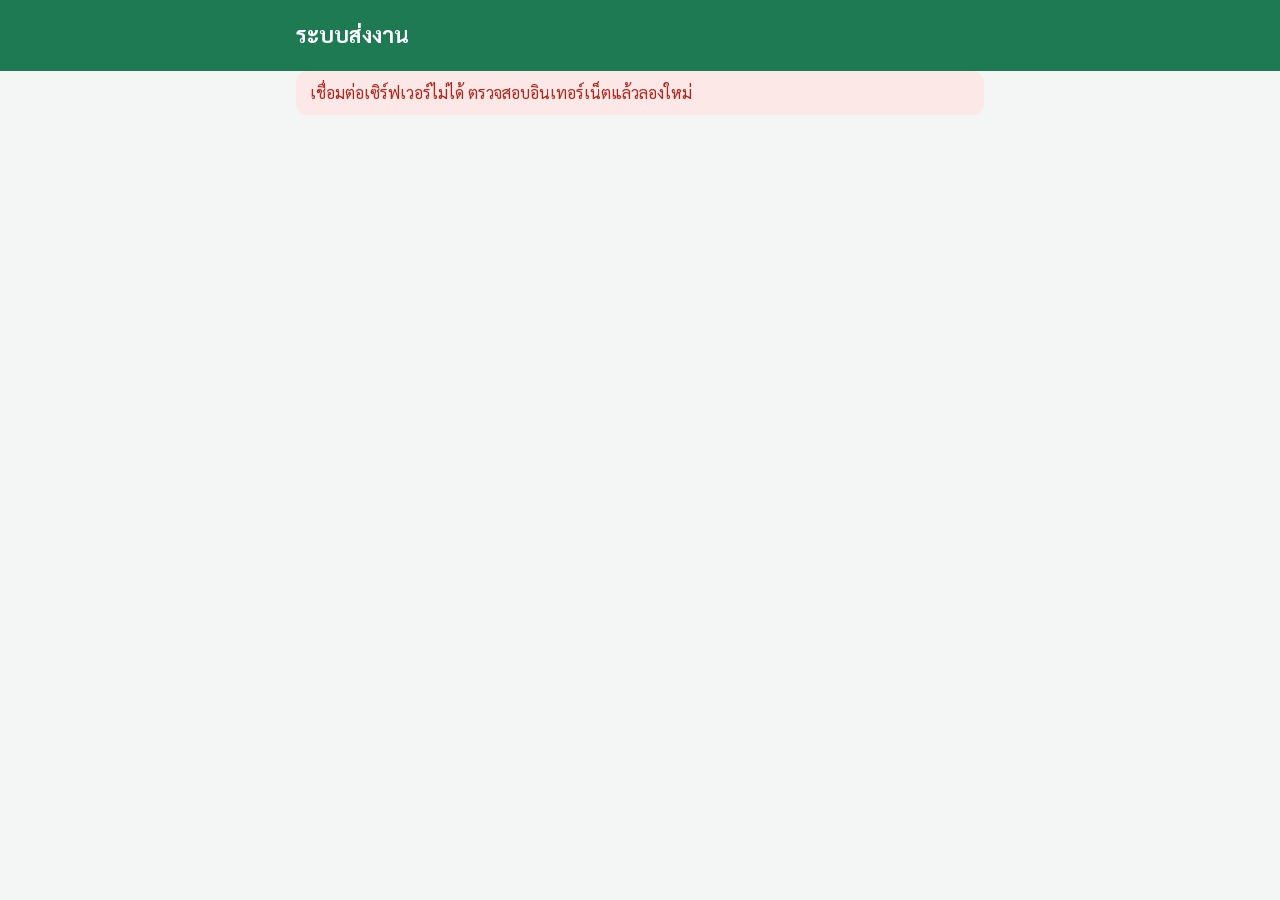
==== index.html @ a20cc51d "Update index.html" ====
<!DOCTYPE html>
<html lang="th">
<head>
<meta charset="utf-8">
<meta name="viewport" content="width=device-width, initial-scale=1">
<title>ระบบส่งงานรายวิชาชีววิทยา 2/2569</title>
<link href="https://fonts.googleapis.com/css2?family=Sarabun:wght@400;600;700&display=swap" rel="stylesheet">
<style>
  :root{
    --bg:#f3f6f4; --card:#fff; --ink:#1d2a23; --muted:#6a756f; --line:#dde4e0;
    --brand:#1e7a52; --brand-dark:#155c3d; --brand-soft:#e2f2ea;
    --red:#b3261e; --red-soft:#fce8e6; --orange:#a35c00; --orange-soft:#fff1dc;
  }
  *{box-sizing:border-box}
  body{margin:0;font-family:'Sarabun',system-ui,sans-serif;background:var(--bg);color:var(--ink);font-size:16px;line-height:1.5}
  .wrap{max-width:720px;margin:0 auto;padding:0 16px}
  header{background:var(--brand);color:#fff;padding:18px 0 16px}
  header h1{margin:0;font-size:22px}
  .who{margin-top:4px;font-size:15px;opacity:.95;display:flex;flex-wrap:wrap;gap:8px;align-items:center}
  main{padding:20px 0 60px}
  h2{font-size:19px;margin:4px 0 14px}
  .hidden{display:none!important}
  .grid{display:grid;grid-template-columns:repeat(auto-fill,minmax(120px,1fr));gap:12px}
  .tile{background:var(--card);border:1px solid var(--line);border-radius:14px;padding:22px 8px;font:inherit;font-size:20px;font-weight:700;color:var(--brand-dark);cursor:pointer}
  .tile:active,.row:active{transform:scale(.98)}
  input[type=search]{width:100%;padding:12px 14px;font:inherit;border:1px solid var(--line);border-radius:12px;margin-bottom:12px;background:#fff}
  .list{display:flex;flex-direction:column;gap:6px}
  .row{display:flex;align-items:center;gap:12px;text-align:left;background:var(--card);border:1px solid var(--line);border-radius:12px;padding:12px 14px;font:inherit;cursor:pointer;color:var(--ink)}
  .no{min-width:32px;height:32px;border-radius:50%;background:var(--brand-soft);color:var(--brand-dark);display:grid;place-items:center;font-weight:700;font-size:14px}
  .link{background:none;border:0;color:var(--brand);font:inherit;padding:0;cursor:pointer;text-decoration:underline}
  .link.light{color:#fff;font-size:14px}
  .tabs{display:flex;gap:8px;margin-bottom:14px}
  .tab{flex:1;padding:10px;border-radius:12px;border:1px solid var(--line);background:#fff;font:inherit;font-weight:600;cursor:pointer;color:var(--muted)}
  .tab.on{background:var(--brand);border-color:var(--brand);color:#fff}
  .card{background:var(--card);border:1px solid var(--line);border-radius:14px;padding:16px;margin-bottom:12px}
  .card-top{display:flex;justify-content:space-between;align-items:center;gap:8px;font-size:14px;color:var(--muted)}
  .card h3{margin:6px 0 4px;font-size:18px}
  .desc{margin:4px 0 8px;white-space:pre-wrap;color:#33413a}
  .due{margin:0 0 10px;font-size:14px;color:var(--muted)}
  .badge{font-size:13px;font-weight:700;padding:2px 10px;border-radius:999px;white-space:nowrap}
  .b-red{background:var(--red-soft);color:var(--red)}
  .b-orange{background:var(--orange-soft);color:var(--orange)}
  .b-green{background:var(--brand-soft);color:var(--brand-dark)}
  .sent{background:#f7faf8;border-radius:10px;padding:10px 12px;font-size:14px;margin-bottom:10px}
  .sent ul{margin:4px 0 0;padding-left:20px}
  .btn{width:100%;padding:12px;border:0;border-radius:12px;background:var(--brand);color:#fff;font:inherit;font-weight:700;cursor:pointer}
  .btn.ghost{background:#fff;color:var(--brand-dark);border:1px solid var(--brand)}
  .btn:disabled{opacity:.6;cursor:wait}
  .empty{text-align:center;color:var(--muted);padding:40px 0}
  .muted{color:var(--muted)}
  .banner{background:var(--red-soft);color:var(--red);padding:10px 14px;border-radius:12px;margin-bottom:14px}
  #loading{position:fixed;inset:0;background:rgba(243,246,244,.7);display:grid;place-items:center;font-weight:600;color:var(--brand-dark);z-index:20}
  .modal{position:fixed;inset:0;background:rgba(0,0,0,.4);display:flex;align-items:flex-end;justify-content:center;z-index:10}
  .sheet{background:#fff;width:100%;max-width:560px;border-radius:18px 18px 0 0;padding:20px 16px 24px;max-height:90vh;overflow:auto}
  @media(min-width:600px){.modal{align-items:center}.sheet{border-radius:18px}}
  .sheet h3{margin:0 0 4px}
  .drop{display:block;border:2px dashed var(--brand);border-radius:14px;padding:22px 12px;text-align:center;color:var(--brand-dark);font-weight:600;margin:14px 0;cursor:pointer;background:var(--brand-soft)}
  .drop input{display:none}
  #fileList{list-style:none;padding:0;margin:0 0 10px}
  #fileList li{display:flex;justify-content:space-between;gap:10px;padding:8px 0;border-bottom:1px solid var(--line);font-size:14px;word-break:break-all}
  #fileList button{background:none;border:0;color:var(--red);font:inherit;cursor:pointer;white-space:nowrap}
  #mMsg{min-height:22px;font-size:14px;margin-bottom:10px}
  #mMsg.err{color:var(--red)}
  .actions{display:flex;gap:10px}
  .toast{position:fixed;left:50%;bottom:24px;transform:translateX(-50%);background:var(--ink);color:#fff;padding:12px 18px;border-radius:12px;font-size:15px;z-index:30;max-width:90vw;text-align:center}
</style>
</head>
<body>
<header>
  <div class="wrap">
    <h1>ระบบส่งงาน</h1>
    <div id="who" class="who"></div>
  </div>
</header>

<main class="wrap">
  <div id="banner" class="banner hidden"></div>

  <section id="step-room" class="hidden">
    <h2>เลือกห้องเรียน</h2>
    <div id="rooms" class="grid"></div>
  </section>

  <section id="step-name" class="hidden">
    <button class="link" onclick="showRooms()">← เปลี่ยนห้อง</button>
    <h2>เลือกชื่อของตัวเอง <span id="roomLabel" class="muted"></span></h2>
    <input id="search" type="search" placeholder="ค้นหาชื่อหรือเลขที่" oninput="renderStudents()">
    <div id="students" class="list"></div>
  </section>

  <section id="step-tasks" class="hidden">
    <div class="tabs">
      <button id="tabPending" class="tab on" onclick="setTab('pending')">งานค้าง</button>
      <button id="tabDone" class="tab" onclick="setTab('done')">ส่งแล้ว</button>
    </div>
    <div id="tasks"></div>
  </section>
</main>

<div id="modal" class="modal hidden" onclick="if(event.target===this)closeUpload()">
  <div class="sheet">
    <h3 id="mTitle"></h3>
    <div id="mInfo" class="muted"></div>
    <label class="drop">
      <input id="fileInput" type="file" multiple onchange="addFiles(this.files)">
      📎 แตะเพื่อเลือกไฟล์ (เลือกได้หลายไฟล์)
    </label>
    <ul id="fileList"></ul>
    <div id="mMsg"></div>
    <div class="actions">
      <button class="btn ghost" onclick="closeUpload()">ยกเลิก</button>
      <button id="sendBtn" class="btn" onclick="send()">ส่งงาน</button>
    </div>
  </div>
</div>

<div id="loading">กำลังโหลด…</div>

<script>
/* ===== ตั้งค่า: วางลิงก์เว็บแอป Apps Script (ลงท้ายด้วย /exec) ===== */
const API_URL = 'https://script.google.com/macros/s/AKfycbyUQgxH-BuTdGgvFoAwTAi_WOscO2Is8jA-NqBnfAFLG9azL1TEAowyZj9axUX7t6lo/exec';

const MAX_MB = 20;
const state = { rooms: [], room: null, students: [], student: null, tasks: [], tab: 'pending', task: null, files: [], busy: false };

const $ = id => document.getElementById(id);
const esc = s => String(s ?? '').replace(/[&<>"']/g, c => ({'&':'&amp;','<':'&lt;','>':'&gt;','"':'&quot;',"'":'&#39;'}[c]));
const roomName = r => 'ม.' + String(r).replace('-', '/');
const errText = e => String((e && e.message) || e).replace(/^(Exception|Error):\s*/, '');

// เรียก Apps Script ผ่าน fetch (ส่งแบบ text/plain เพื่อเลี่ยงปัญหา CORS)
async function run(action, ...args) {
  let res;
  try {
    res = await fetch(API_URL, { method: 'POST', body: JSON.stringify({ action, args }) });
  } catch (e) {
    throw new Error('เชื่อมต่อเซิร์ฟเวอร์ไม่ได้ ตรวจสอบอินเทอร์เน็ตแล้วลองใหม่');
  }
  const out = await res.json().catch(() => null);
  if (!out) throw new Error('เซิร์ฟเวอร์ตอบกลับผิดรูปแบบ (ตรวจสอบ API_URL และสิทธิ์ "ทุกคน")');
  if (!out.ok) throw new Error(out.error);
  return out.data;
}
function store(k, v) { try { v == null ? localStorage.removeItem(k) : localStorage.setItem(k, v); } catch (e) {} }
function load(k) { try { return localStorage.getItem(k); } catch (e) { return null; } }
function loading(on) { $('loading').classList.toggle('hidden', !on); }
function show(id) { ['step-room','step-name','step-tasks'].forEach(s => $(s).classList.toggle('hidden', s !== id)); }
function banner(e) { const b = $('banner'); if (!e) return b.classList.add('hidden'); b.textContent = errText(e); b.classList.remove('hidden'); }
function toast(t) { const d = document.createElement('div'); d.className = 'toast'; d.textContent = t; document.body.appendChild(d); setTimeout(() => d.remove(), 4000); }

async function init() {
  loading(true);
  try {
    state.rooms = await run('getRooms');
    const r = load('room');
    if (r && state.rooms.includes(r)) await pickRoom(r, load('no'));
    else showRooms();
  } catch (e) { banner(e); }
  loading(false);
}

function showRooms() {
  banner(null);
  $('who').innerHTML = '';
  $('rooms').innerHTML = state.rooms.map(r =>
    `<button class="tile" onclick="pickRoom('${esc(r)}')">${esc(roomName(r))}</button>`).join('')
    || '<p class="muted">ยังไม่มีห้องในระบบ</p>';
  show('step-room');
}

async function pickRoom(room, autoNo) {
  loading(true); banner(null);
  try {
    state.room = room;
    state.students = await run('getStudents', room);
    store('room', room);
    $('roomLabel').textContent = roomName(room);
    const s = autoNo && state.students.find(x => String(x.no) === String(autoNo));
    if (s) { await pickStudent(s.no); }
    else { $('search').value = ''; renderStudents(); show('step-name'); }
  } catch (e) { banner(e); }
  loading(false);
}

function renderStudents() {
  const q = $('search').value.trim();
  $('students').innerHTML = state.students
    .filter(s => !q || s.name.includes(q) || String(s.no) === q)
    .map(s => `<button class="row" onclick="pickStudent('${esc(s.no)}')"><span class="no">${esc(s.no)}</span>${esc(s.name)}</button>`)
    .join('') || '<p class="muted">ไม่พบชื่อ</p>';
}

async function pickStudent(no) {
  state.student = state.students.find(s => String(s.no) === String(no));
  store('no', no);
  $('who').innerHTML = `<span>${esc(state.student.name)} · ${esc(roomName(state.room))} เลขที่ ${esc(state.student.no)}</span>
    <button class="link light" onclick="logout()">ไม่ใช่ฉัน</button>`;
  state.tab = 'pending';
  show('step-tasks');
  await loadTasks();
}

function logout() {
  store('no', null);
  state.student = null;
  $('who').innerHTML = '';
  $('search').value = '';
  renderStudents();
  show('step-name');
}

async function loadTasks() {
  loading(true);
  try { state.tasks = await run('getTasks', state.room, state.student.no); renderTasks(); }
  catch (e) { banner(e); }
  loading(false);
}

function setTab(t) { state.tab = t; renderTasks(); }

function renderTasks() {
  const pending = state.tasks.filter(t => !t.submitted);
  const done = state.tasks.filter(t => t.submitted);
  $('tabPending').textContent = `งานค้าง (${pending.length})`;
  $('tabDone').textContent = `ส่งแล้ว (${done.length})`;
  $('tabPending').classList.toggle('on', state.tab === 'pending');
  $('tabDone').classList.toggle('on', state.tab === 'done');
  const list = state.tab === 'pending' ? pending : done;
  $('tasks').innerHTML = list.length ? list.map(card).join('')
    : `<div class="empty">${state.tab === 'pending' ? '🎉 ไม่มีงานค้าง' : 'ยังไม่มีงานที่ส่ง'}</div>`;
}

function card(t) {
  let badge = '';
  if (!t.submitted) badge = t.overdue ? '<span class="badge b-red">เลยกำหนด</span>' : '';
  else badge = t.status === 'ส่งช้า' ? '<span class="badge b-orange">ส่งช้า</span>' : '<span class="badge b-green">ส่งแล้ว</span>';
  const files = t.files.map(f => `<li>${esc(f.name)}</li>`).join('');
  return `<article class="card">
    <div class="card-top"><span>${esc(t.period)} · ${esc(t.full)} คะแนน</span>${badge}</div>
    <h3>${esc(t.title)}</h3>
    ${t.desc ? `<p class="desc">${esc(t.desc)}</p>` : ''}
    <p class="due">${t.dueText ? 'กำหนดส่ง ' + esc(t.dueText) : 'ไม่มีกำหนดส่ง'}</p>
    ${t.submitted ? `<div class="sent">ส่งล่าสุด ${esc(t.submittedAt)}${t.count > 1 ? ` (ส่ง ${t.count} ครั้ง)` : ''}<ul>${files}</ul></div>` : ''}
    <button class="btn ${t.submitted ? 'ghost' : ''}" onclick="openUpload('${esc(t.id)}')">${t.submitted ? 'แก้ไข / ส่งใหม่' : 'ส่งงาน'}</button>
  </article>`;
}

/* ---------- อัปโหลด ---------- */
function openUpload(id) {
  state.task = state.tasks.find(t => t.id === id);
  state.files = [];
  $('mTitle').textContent = state.task.title;
  const notes = [];
  if (state.task.overdue) notes.push('เลยกำหนดส่งแล้ว ยังส่งได้ แต่จะบันทึกว่าส่งช้า');
  if (state.task.submitted) notes.push('การส่งใหม่จะแทนที่ไฟล์ที่ส่งไว้เดิม');
  $('mInfo').textContent = notes.join(' · ');
  msg('');
  renderFiles();
  $('modal').classList.remove('hidden');
}
function closeUpload() { if (state.busy) return; $('modal').classList.add('hidden'); }

function addFiles(list) {
  for (const f of list) {
    if (f.size > MAX_MB * 1024 * 1024 && !/^image\//.test(f.type)) { msg(`ไฟล์ ${f.name} ใหญ่เกิน ${MAX_MB} MB`, true); continue; }
    state.files.push(f);
  }
  $('fileInput').value = '';
  renderFiles();
}
function removeFile(i) { state.files.splice(i, 1); renderFiles(); }
function renderFiles() {
  $('fileList').innerHTML = state.files.map((f, i) =>
    `<li><span>${esc(f.name)} <span class="muted">(${(f.size / 1048576).toFixed(1)} MB)</span></span><button onclick="removeFile(${i})">ลบ</button></li>`).join('');
}
function msg(t, isErr) { $('mMsg').textContent = t; $('mMsg').className = isErr ? 'err' : ''; }

// ย่อรูปขนาดใหญ่ก่อนอัปโหลด (ช่วยมากเวลาถ่ายจากมือถือ)
function prepare(file) {
  const orig = { blob: file, name: file.name, type: file.type || 'application/octet-stream', size: file.size };
  return new Promise(res => {
    if (!/^image\/(jpeg|png|webp)$/.test(file.type) || file.size < 1.5e6) return res(orig);
    const img = new Image(), url = URL.createObjectURL(file);
    img.onload = () => {
      const s = Math.min(1, 2000 / Math.max(img.width, img.height));
      const c = document.createElement('canvas');
      c.width = Math.round(img.width * s); c.height = Math.round(img.height * s);
      const ctx = c.getContext('2d');
      ctx.fillStyle = '#fff'; ctx.fillRect(0, 0, c.width, c.height);
      ctx.drawImage(img, 0, 0, c.width, c.height);
      URL.revokeObjectURL(url);
      c.toBlob(b => {
        if (!b || b.size >= file.size) return res(orig);
        res({ blob: b, name: file.name.replace(/\.\w+$/, '') + '.jpg', type: 'image/jpeg', size: b.size });
      }, 'image/jpeg', 0.85);
    };
    img.onerror = () => { URL.revokeObjectURL(url); res(orig); };
    img.src = url;
  });
}
function toBase64(blob) {
  return new Promise((res, rej) => {
    const r = new FileReader();
    r.onload = () => res(String(r.result).split(',')[1]);
    r.onerror = rej;
    r.readAsDataURL(blob);
  });
}

async function send() {
  if (!state.files.length) return msg('กรุณาเลือกไฟล์ก่อน', true);
  state.busy = true; $('sendBtn').disabled = true;
  try {
    const uploaded = [];
    for (let i = 0; i < state.files.length; i++) {
      msg(`กำลังอัปโหลดไฟล์ ${i + 1}/${state.files.length} …`);
      const f = await prepare(state.files[i]);
      if (f.size > MAX_MB * 1024 * 1024) throw new Error(`ไฟล์ ${f.name} ใหญ่เกิน ${MAX_MB} MB`);
      uploaded.push(await run('uploadFile', {
        room: state.room, no: state.student.no, name: state.student.name,
        taskId: state.task.id, fileName: f.name, mimeType: f.type, data: await toBase64(f.blob)
      }));
    }
    msg('กำลังบันทึก…');
    const r = await run('submitWork', state.room, state.student.no, state.task.id, uploaded);
    state.busy = false;
    closeUpload();
    toast(`ส่งงานเรียบร้อย (${r.status}) ${r.time}`);
    await loadTasks();
  } catch (e) {
    msg('ส่งไม่สำเร็จ: ' + errText(e), true);
  } finally {
    state.busy = false; $('sendBtn').disabled = false;
  }
}

init();
</script>
</body>
</html>
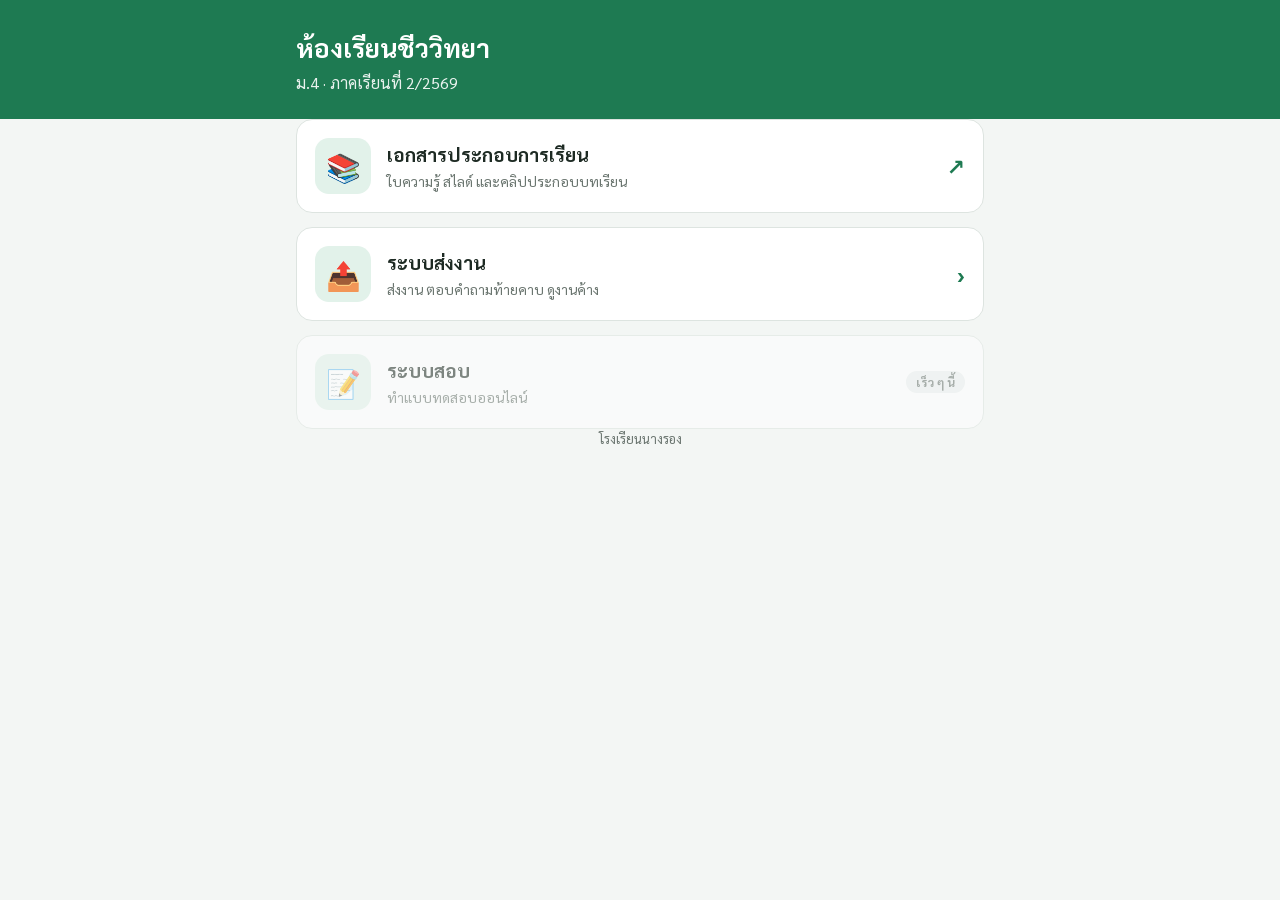
==== commit 52f3564b: "Add files via upload" ====
--- a/index.html
+++ b/index.html
@@ -1,340 +1,70 @@
-<!DOCTYPE html>
-<html lang="th">
-<head>
-<meta charset="utf-8">
-<meta name="viewport" content="width=device-width, initial-scale=1">
-<title>ระบบส่งงานรายวิชาชีววิทยา 2/2569</title>
-<link href="https://fonts.googleapis.com/css2?family=Sarabun:wght@400;600;700&display=swap" rel="stylesheet">
-<style>
-  :root{
-    --bg:#f3f6f4; --card:#fff; --ink:#1d2a23; --muted:#6a756f; --line:#dde4e0;
-    --brand:#1e7a52; --brand-dark:#155c3d; --brand-soft:#e2f2ea;
-    --red:#b3261e; --red-soft:#fce8e6; --orange:#a35c00; --orange-soft:#fff1dc;
-  }
-  *{box-sizing:border-box}
-  body{margin:0;font-family:'Sarabun',system-ui,sans-serif;background:var(--bg);color:var(--ink);font-size:16px;line-height:1.5}
-  .wrap{max-width:720px;margin:0 auto;padding:0 16px}
-  header{background:var(--brand);color:#fff;padding:18px 0 16px}
-  header h1{margin:0;font-size:22px}
-  .who{margin-top:4px;font-size:15px;opacity:.95;display:flex;flex-wrap:wrap;gap:8px;align-items:center}
-  main{padding:20px 0 60px}
-  h2{font-size:19px;margin:4px 0 14px}
-  .hidden{display:none!important}
-  .grid{display:grid;grid-template-columns:repeat(auto-fill,minmax(120px,1fr));gap:12px}
-  .tile{background:var(--card);border:1px solid var(--line);border-radius:14px;padding:22px 8px;font:inherit;font-size:20px;font-weight:700;color:var(--brand-dark);cursor:pointer}
-  .tile:active,.row:active{transform:scale(.98)}
-  input[type=search]{width:100%;padding:12px 14px;font:inherit;border:1px solid var(--line);border-radius:12px;margin-bottom:12px;background:#fff}
-  .list{display:flex;flex-direction:column;gap:6px}
-  .row{display:flex;align-items:center;gap:12px;text-align:left;background:var(--card);border:1px solid var(--line);border-radius:12px;padding:12px 14px;font:inherit;cursor:pointer;color:var(--ink)}
-  .no{min-width:32px;height:32px;border-radius:50%;background:var(--brand-soft);color:var(--brand-dark);display:grid;place-items:center;font-weight:700;font-size:14px}
-  .link{background:none;border:0;color:var(--brand);font:inherit;padding:0;cursor:pointer;text-decoration:underline}
-  .link.light{color:#fff;font-size:14px}
-  .tabs{display:flex;gap:8px;margin-bottom:14px}
-  .tab{flex:1;padding:10px;border-radius:12px;border:1px solid var(--line);background:#fff;font:inherit;font-weight:600;cursor:pointer;color:var(--muted)}
-  .tab.on{background:var(--brand);border-color:var(--brand);color:#fff}
-  .card{background:var(--card);border:1px solid var(--line);border-radius:14px;padding:16px;margin-bottom:12px}
-  .card-top{display:flex;justify-content:space-between;align-items:center;gap:8px;font-size:14px;color:var(--muted)}
-  .card h3{margin:6px 0 4px;font-size:18px}
-  .desc{margin:4px 0 8px;white-space:pre-wrap;color:#33413a}
-  .due{margin:0 0 10px;font-size:14px;color:var(--muted)}
-  .badge{font-size:13px;font-weight:700;padding:2px 10px;border-radius:999px;white-space:nowrap}
-  .b-red{background:var(--red-soft);color:var(--red)}
-  .b-orange{background:var(--orange-soft);color:var(--orange)}
-  .b-green{background:var(--brand-soft);color:var(--brand-dark)}
-  .sent{background:#f7faf8;border-radius:10px;padding:10px 12px;font-size:14px;margin-bottom:10px}
-  .sent ul{margin:4px 0 0;padding-left:20px}
-  .btn{width:100%;padding:12px;border:0;border-radius:12px;background:var(--brand);color:#fff;font:inherit;font-weight:700;cursor:pointer}
-  .btn.ghost{background:#fff;color:var(--brand-dark);border:1px solid var(--brand)}
-  .btn:disabled{opacity:.6;cursor:wait}
-  .empty{text-align:center;color:var(--muted);padding:40px 0}
-  .muted{color:var(--muted)}
-  .banner{background:var(--red-soft);color:var(--red);padding:10px 14px;border-radius:12px;margin-bottom:14px}
-  #loading{position:fixed;inset:0;background:rgba(243,246,244,.7);display:grid;place-items:center;font-weight:600;color:var(--brand-dark);z-index:20}
-  .modal{position:fixed;inset:0;background:rgba(0,0,0,.4);display:flex;align-items:flex-end;justify-content:center;z-index:10}
-  .sheet{background:#fff;width:100%;max-width:560px;border-radius:18px 18px 0 0;padding:20px 16px 24px;max-height:90vh;overflow:auto}
-  @media(min-width:600px){.modal{align-items:center}.sheet{border-radius:18px}}
-  .sheet h3{margin:0 0 4px}
-  .drop{display:block;border:2px dashed var(--brand);border-radius:14px;padding:22px 12px;text-align:center;color:var(--brand-dark);font-weight:600;margin:14px 0;cursor:pointer;background:var(--brand-soft)}
-  .drop input{display:none}
-  #fileList{list-style:none;padding:0;margin:0 0 10px}
-  #fileList li{display:flex;justify-content:space-between;gap:10px;padding:8px 0;border-bottom:1px solid var(--line);font-size:14px;word-break:break-all}
-  #fileList button{background:none;border:0;color:var(--red);font:inherit;cursor:pointer;white-space:nowrap}
-  #mMsg{min-height:22px;font-size:14px;margin-bottom:10px}
-  #mMsg.err{color:var(--red)}
-  .actions{display:flex;gap:10px}
-  .toast{position:fixed;left:50%;bottom:24px;transform:translateX(-50%);background:var(--ink);color:#fff;padding:12px 18px;border-radius:12px;font-size:15px;z-index:30;max-width:90vw;text-align:center}
-</style>
-</head>
-<body>
-<header>
-  <div class="wrap">
-    <h1>ระบบส่งงาน</h1>
-    <div id="who" class="who"></div>
-  </div>
-</header>
-
-<main class="wrap">
-  <div id="banner" class="banner hidden"></div>
-
-  <section id="step-room" class="hidden">
-    <h2>เลือกห้องเรียน</h2>
-    <div id="rooms" class="grid"></div>
-  </section>
-
-  <section id="step-name" class="hidden">
-    <button class="link" onclick="showRooms()">← เปลี่ยนห้อง</button>
-    <h2>เลือกชื่อของตัวเอง <span id="roomLabel" class="muted"></span></h2>
-    <input id="search" type="search" placeholder="ค้นหาชื่อหรือเลขที่" oninput="renderStudents()">
-    <div id="students" class="list"></div>
-  </section>
-
-  <section id="step-tasks" class="hidden">
-    <div class="tabs">
-      <button id="tabPending" class="tab on" onclick="setTab('pending')">งานค้าง</button>
-      <button id="tabDone" class="tab" onclick="setTab('done')">ส่งแล้ว</button>
-    </div>
-    <div id="tasks"></div>
-  </section>
-</main>
-
-<div id="modal" class="modal hidden" onclick="if(event.target===this)closeUpload()">
-  <div class="sheet">
-    <h3 id="mTitle"></h3>
-    <div id="mInfo" class="muted"></div>
-    <label class="drop">
-      <input id="fileInput" type="file" multiple onchange="addFiles(this.files)">
-      📎 แตะเพื่อเลือกไฟล์ (เลือกได้หลายไฟล์)
-    </label>
-    <ul id="fileList"></ul>
-    <div id="mMsg"></div>
-    <div class="actions">
-      <button class="btn ghost" onclick="closeUpload()">ยกเลิก</button>
-      <button id="sendBtn" class="btn" onclick="send()">ส่งงาน</button>
-    </div>
-  </div>
-</div>
-
-<div id="loading">กำลังโหลด…</div>
-
-<script>
-/* ===== ตั้งค่า: วางลิงก์เว็บแอป Apps Script (ลงท้ายด้วย /exec) ===== */
-const API_URL = 'https://script.google.com/macros/s/AKfycbyUQgxH-BuTdGgvFoAwTAi_WOscO2Is8jA-NqBnfAFLG9azL1TEAowyZj9axUX7t6lo/exec';
-
-const MAX_MB = 20;
-const state = { rooms: [], room: null, students: [], student: null, tasks: [], tab: 'pending', task: null, files: [], busy: false };
-
-const $ = id => document.getElementById(id);
-const esc = s => String(s ?? '').replace(/[&<>"']/g, c => ({'&':'&amp;','<':'&lt;','>':'&gt;','"':'&quot;',"'":'&#39;'}[c]));
-const roomName = r => 'ม.' + String(r).replace('-', '/');
-const errText = e => String((e && e.message) || e).replace(/^(Exception|Error):\s*/, '');
-
-// เรียก Apps Script ผ่าน fetch (ส่งแบบ text/plain เพื่อเลี่ยงปัญหา CORS)
-async function run(action, ...args) {
-  let res;
-  try {
-    res = await fetch(API_URL, { method: 'POST', body: JSON.stringify({ action, args }) });
-  } catch (e) {
-    throw new Error('เชื่อมต่อเซิร์ฟเวอร์ไม่ได้ ตรวจสอบอินเทอร์เน็ตแล้วลองใหม่');
-  }
-  const out = await res.json().catch(() => null);
-  if (!out) throw new Error('เซิร์ฟเวอร์ตอบกลับผิดรูปแบบ (ตรวจสอบ API_URL และสิทธิ์ "ทุกคน")');
-  if (!out.ok) throw new Error(out.error);
-  return out.data;
-}
-function store(k, v) { try { v == null ? localStorage.removeItem(k) : localStorage.setItem(k, v); } catch (e) {} }
-function load(k) { try { return localStorage.getItem(k); } catch (e) { return null; } }
-function loading(on) { $('loading').classList.toggle('hidden', !on); }
-function show(id) { ['step-room','step-name','step-tasks'].forEach(s => $(s).classList.toggle('hidden', s !== id)); }
-function banner(e) { const b = $('banner'); if (!e) return b.classList.add('hidden'); b.textContent = errText(e); b.classList.remove('hidden'); }
-function toast(t) { const d = document.createElement('div'); d.className = 'toast'; d.textContent = t; document.body.appendChild(d); setTimeout(() => d.remove(), 4000); }
-
-async function init() {
-  loading(true);
-  try {
-    state.rooms = await run('getRooms');
-    const r = load('room');
-    if (r && state.rooms.includes(r)) await pickRoom(r, load('no'));
-    else showRooms();
-  } catch (e) { banner(e); }
-  loading(false);
-}
-
-function showRooms() {
-  banner(null);
-  $('who').innerHTML = '';
-  $('rooms').innerHTML = state.rooms.map(r =>
-    `<button class="tile" onclick="pickRoom('${esc(r)}')">${esc(roomName(r))}</button>`).join('')
-    || '<p class="muted">ยังไม่มีห้องในระบบ</p>';
-  show('step-room');
-}
-
-async function pickRoom(room, autoNo) {
-  loading(true); banner(null);
-  try {
-    state.room = room;
-    state.students = await run('getStudents', room);
-    store('room', room);
-    $('roomLabel').textContent = roomName(room);
-    const s = autoNo && state.students.find(x => String(x.no) === String(autoNo));
-    if (s) { await pickStudent(s.no); }
-    else { $('search').value = ''; renderStudents(); show('step-name'); }
-  } catch (e) { banner(e); }
-  loading(false);
-}
-
-function renderStudents() {
-  const q = $('search').value.trim();
-  $('students').innerHTML = state.students
-    .filter(s => !q || s.name.includes(q) || String(s.no) === q)
-    .map(s => `<button class="row" onclick="pickStudent('${esc(s.no)}')"><span class="no">${esc(s.no)}</span>${esc(s.name)}</button>`)
-    .join('') || '<p class="muted">ไม่พบชื่อ</p>';
-}
-
-async function pickStudent(no) {
-  state.student = state.students.find(s => String(s.no) === String(no));
-  store('no', no);
-  $('who').innerHTML = `<span>${esc(state.student.name)} · ${esc(roomName(state.room))} เลขที่ ${esc(state.student.no)}</span>
-    <button class="link light" onclick="logout()">ไม่ใช่ฉัน</button>`;
-  state.tab = 'pending';
-  show('step-tasks');
-  await loadTasks();
-}
-
-function logout() {
-  store('no', null);
-  state.student = null;
-  $('who').innerHTML = '';
-  $('search').value = '';
-  renderStudents();
-  show('step-name');
-}
-
-async function loadTasks() {
-  loading(true);
-  try { state.tasks = await run('getTasks', state.room, state.student.no); renderTasks(); }
-  catch (e) { banner(e); }
-  loading(false);
-}
-
-function setTab(t) { state.tab = t; renderTasks(); }
-
-function renderTasks() {
-  const pending = state.tasks.filter(t => !t.submitted);
-  const done = state.tasks.filter(t => t.submitted);
-  $('tabPending').textContent = `งานค้าง (${pending.length})`;
-  $('tabDone').textContent = `ส่งแล้ว (${done.length})`;
-  $('tabPending').classList.toggle('on', state.tab === 'pending');
-  $('tabDone').classList.toggle('on', state.tab === 'done');
-  const list = state.tab === 'pending' ? pending : done;
-  $('tasks').innerHTML = list.length ? list.map(card).join('')
-    : `<div class="empty">${state.tab === 'pending' ? '🎉 ไม่มีงานค้าง' : 'ยังไม่มีงานที่ส่ง'}</div>`;
-}
-
-function card(t) {
-  let badge = '';
-  if (!t.submitted) badge = t.overdue ? '<span class="badge b-red">เลยกำหนด</span>' : '';
-  else badge = t.status === 'ส่งช้า' ? '<span class="badge b-orange">ส่งช้า</span>' : '<span class="badge b-green">ส่งแล้ว</span>';
-  const files = t.files.map(f => `<li>${esc(f.name)}</li>`).join('');
-  return `<article class="card">
-    <div class="card-top"><span>${esc(t.period)} · ${esc(t.full)} คะแนน</span>${badge}</div>
-    <h3>${esc(t.title)}</h3>
-    ${t.desc ? `<p class="desc">${esc(t.desc)}</p>` : ''}
-    <p class="due">${t.dueText ? 'กำหนดส่ง ' + esc(t.dueText) : 'ไม่มีกำหนดส่ง'}</p>
-    ${t.submitted ? `<div class="sent">ส่งล่าสุด ${esc(t.submittedAt)}${t.count > 1 ? ` (ส่ง ${t.count} ครั้ง)` : ''}<ul>${files}</ul></div>` : ''}
-    <button class="btn ${t.submitted ? 'ghost' : ''}" onclick="openUpload('${esc(t.id)}')">${t.submitted ? 'แก้ไข / ส่งใหม่' : 'ส่งงาน'}</button>
-  </article>`;
-}
-
-/* ---------- อัปโหลด ---------- */
-function openUpload(id) {
-  state.task = state.tasks.find(t => t.id === id);
-  state.files = [];
-  $('mTitle').textContent = state.task.title;
-  const notes = [];
-  if (state.task.overdue) notes.push('เลยกำหนดส่งแล้ว ยังส่งได้ แต่จะบันทึกว่าส่งช้า');
-  if (state.task.submitted) notes.push('การส่งใหม่จะแทนที่ไฟล์ที่ส่งไว้เดิม');
-  $('mInfo').textContent = notes.join(' · ');
-  msg('');
-  renderFiles();
-  $('modal').classList.remove('hidden');
-}
-function closeUpload() { if (state.busy) return; $('modal').classList.add('hidden'); }
-
-function addFiles(list) {
-  for (const f of list) {
-    if (f.size > MAX_MB * 1024 * 1024 && !/^image\//.test(f.type)) { msg(`ไฟล์ ${f.name} ใหญ่เกิน ${MAX_MB} MB`, true); continue; }
-    state.files.push(f);
-  }
-  $('fileInput').value = '';
-  renderFiles();
-}
-function removeFile(i) { state.files.splice(i, 1); renderFiles(); }
-function renderFiles() {
-  $('fileList').innerHTML = state.files.map((f, i) =>
-    `<li><span>${esc(f.name)} <span class="muted">(${(f.size / 1048576).toFixed(1)} MB)</span></span><button onclick="removeFile(${i})">ลบ</button></li>`).join('');
-}
-function msg(t, isErr) { $('mMsg').textContent = t; $('mMsg').className = isErr ? 'err' : ''; }
-
-// ย่อรูปขนาดใหญ่ก่อนอัปโหลด (ช่วยมากเวลาถ่ายจากมือถือ)
-function prepare(file) {
-  const orig = { blob: file, name: file.name, type: file.type || 'application/octet-stream', size: file.size };
-  return new Promise(res => {
-    if (!/^image\/(jpeg|png|webp)$/.test(file.type) || file.size < 1.5e6) return res(orig);
-    const img = new Image(), url = URL.createObjectURL(file);
-    img.onload = () => {
-      const s = Math.min(1, 2000 / Math.max(img.width, img.height));
-      const c = document.createElement('canvas');
-      c.width = Math.round(img.width * s); c.height = Math.round(img.height * s);
-      const ctx = c.getContext('2d');
-      ctx.fillStyle = '#fff'; ctx.fillRect(0, 0, c.width, c.height);
-      ctx.drawImage(img, 0, 0, c.width, c.height);
-      URL.revokeObjectURL(url);
-      c.toBlob(b => {
-        if (!b || b.size >= file.size) return res(orig);
-        res({ blob: b, name: file.name.replace(/\.\w+$/, '') + '.jpg', type: 'image/jpeg', size: b.size });
-      }, 'image/jpeg', 0.85);
-    };
-    img.onerror = () => { URL.revokeObjectURL(url); res(orig); };
-    img.src = url;
-  });
-}
-function toBase64(blob) {
-  return new Promise((res, rej) => {
-    const r = new FileReader();
-    r.onload = () => res(String(r.result).split(',')[1]);
-    r.onerror = rej;
-    r.readAsDataURL(blob);
-  });
-}
-
-async function send() {
-  if (!state.files.length) return msg('กรุณาเลือกไฟล์ก่อน', true);
-  state.busy = true; $('sendBtn').disabled = true;
-  try {
-    const uploaded = [];
-    for (let i = 0; i < state.files.length; i++) {
-      msg(`กำลังอัปโหลดไฟล์ ${i + 1}/${state.files.length} …`);
-      const f = await prepare(state.files[i]);
-      if (f.size > MAX_MB * 1024 * 1024) throw new Error(`ไฟล์ ${f.name} ใหญ่เกิน ${MAX_MB} MB`);
-      uploaded.push(await run('uploadFile', {
-        room: state.room, no: state.student.no, name: state.student.name,
-        taskId: state.task.id, fileName: f.name, mimeType: f.type, data: await toBase64(f.blob)
-      }));
-    }
-    msg('กำลังบันทึก…');
-    const r = await run('submitWork', state.room, state.student.no, state.task.id, uploaded);
-    state.busy = false;
-    closeUpload();
-    toast(`ส่งงานเรียบร้อย (${r.status}) ${r.time}`);
-    await loadTasks();
-  } catch (e) {
-    msg('ส่งไม่สำเร็จ: ' + errText(e), true);
-  } finally {
-    state.busy = false; $('sendBtn').disabled = false;
-  }
-}
-
-init();
-</script>
-</body>
-</html>
+<!DOCTYPE html>
+<html lang="th">
+<head>
+<meta charset="utf-8">
+<meta name="viewport" content="width=device-width, initial-scale=1">
+<title>ห้องเรียนชีววิทยา</title>
+<link href="https://fonts.googleapis.com/css2?family=Sarabun:wght@400;600;700&display=swap" rel="stylesheet">
+<style>
+  :root{
+    --bg:#f3f6f4; --card:#fff; --ink:#1d2a23; --muted:#6a756f; --line:#dde4e0;
+    --brand:#1e7a52; --brand-dark:#155c3d; --brand-soft:#e2f2ea;
+  }
+  *{box-sizing:border-box}
+  body{margin:0;font-family:'Sarabun',system-ui,sans-serif;background:var(--bg);color:var(--ink);font-size:16px;line-height:1.5}
+  .wrap{max-width:720px;margin:0 auto;padding:0 16px}
+  header{background:var(--brand);color:#fff;padding:28px 0 24px}
+  header h1{margin:0;font-size:26px}
+  header p{margin:4px 0 0;opacity:.9}
+  main{padding:24px 0 60px}
+  .menu{display:grid;gap:14px}
+  .item{display:flex;align-items:center;gap:16px;background:var(--card);border:1px solid var(--line);border-radius:16px;padding:18px;text-decoration:none;color:var(--ink);transition:transform .1s,box-shadow .15s}
+  a.item:hover{box-shadow:0 4px 14px rgba(30,122,82,.12)}
+  a.item:active{transform:scale(.98)}
+  .icon{flex:none;width:56px;height:56px;border-radius:14px;background:var(--brand-soft);display:grid;place-items:center;font-size:28px}
+  .text h2{margin:0;font-size:19px}
+  .text p{margin:2px 0 0;color:var(--muted);font-size:14px}
+  .arrow{margin-left:auto;color:var(--brand);font-size:22px;font-weight:700}
+  .item.soon{opacity:.55;cursor:default}
+  .tag{margin-left:auto;font-size:12px;font-weight:700;background:#eceff1;color:var(--muted);padding:2px 10px;border-radius:999px;white-space:nowrap}
+  footer{text-align:center;color:var(--muted);font-size:13px;padding:0 0 30px}
+</style>
+</head>
+<body>
+<header>
+  <div class="wrap">
+    <h1>ห้องเรียนชีววิทยา</h1>
+    <p>ม.4 · ภาคเรียนที่ 2/2569</p>
+  </div>
+</header>
+
+<main class="wrap">
+  <nav id="menu" class="menu"></nav>
+</main>
+<footer>โรงเรียนนางรอง</footer>
+
+<script>
+/* ===== เมนู: เพิ่ม/แก้ไขที่นี่ =====
+   ready: true  = เปิดใช้งาน (กดเข้าได้)
+   ready: false = ขึ้นว่า "เร็ว ๆ นี้"
+   href ที่ขึ้นต้นด้วย https:// (เช่นลิงก์ Drive) จะเปิดในแท็บใหม่      */
+const MENU = [
+  { icon: '📚', title: 'เอกสารประกอบการเรียน', desc: 'ใบความรู้ สไลด์ และคลิปประกอบบทเรียน',
+    href: 'https://drive.google.com/drive/folders/1R1bPkcombRQYffNQXrdRec1xtFyFqQGI?usp=drive_link', ready: true },
+  { icon: '📤', title: 'ระบบส่งงาน',          desc: 'ส่งงาน ตอบคำถามท้ายคาบ ดูงานค้าง',  href: 'submit/', ready: true  },
+  { icon: '📝', title: 'ระบบสอบ',             desc: 'ทำแบบทดสอบออนไลน์',                  href: 'exam/',   ready: false },
+];
+
+const esc = s => String(s).replace(/[&<>"']/g, c => ({'&':'&amp;','<':'&lt;','>':'&gt;','"':'&quot;',"'":'&#39;'}[c]));
+document.getElementById('menu').innerHTML = MENU.map(m => {
+  const body = `<span class="icon">${m.icon}</span>
+    <span class="text"><h2>${esc(m.title)}</h2><p>${esc(m.desc)}</p></span>`;
+  const external = /^https?:\/\//.test(m.href);
+  const ready = m.ready && (external || !/\s/.test(m.href));   // ยังไม่ได้ใส่ลิงก์ = แสดงเป็น "เร็ว ๆ นี้"
+  return ready
+    ? `<a class="item" href="${esc(m.href)}"${external ? ' target="_blank" rel="noopener"' : ''}>${body}<span class="arrow">${external ? '↗' : '›'}</span></a>`
+    : `<div class="item soon">${body}<span class="tag">เร็ว ๆ นี้</span></div>`;
+}).join('');
+</script>
+</body>
+</html>
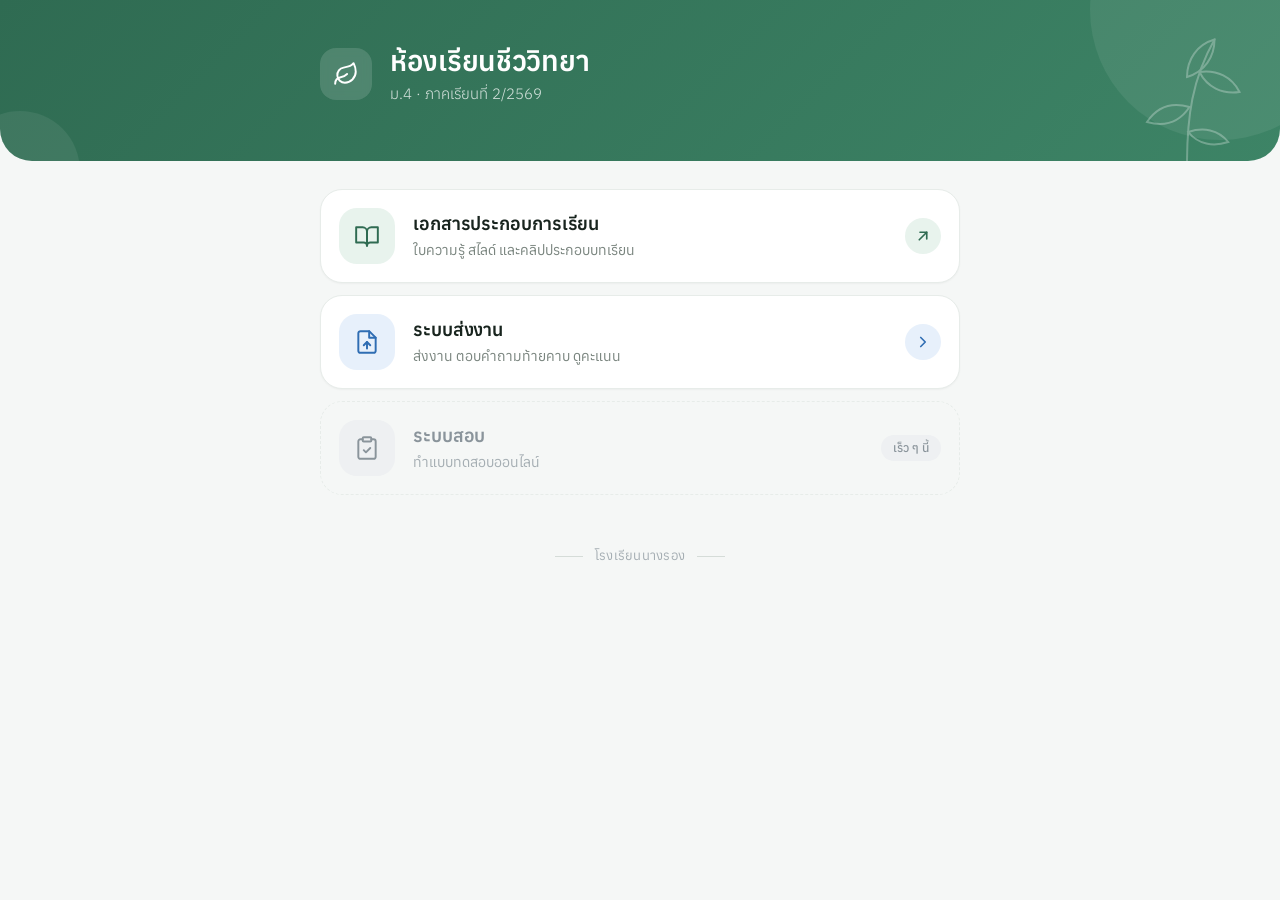
==== commit 1373f0da: "Add files via upload" ====
--- a/index.html
+++ b/index.html
@@ -3,66 +3,138 @@
 <head>
 <meta charset="utf-8">
 <meta name="viewport" content="width=device-width, initial-scale=1">
+<meta name="theme-color" content="#2f6b52">
 <title>ห้องเรียนชีววิทยา</title>
-<link href="https://fonts.googleapis.com/css2?family=Sarabun:wght@400;600;700&display=swap" rel="stylesheet">
+<link rel="preconnect" href="https://fonts.googleapis.com">
+<link href="https://fonts.googleapis.com/css2?family=Anuphan:wght@300;400;500;600&display=swap" rel="stylesheet">
 <style>
   :root{
-    --bg:#f3f6f4; --card:#fff; --ink:#1d2a23; --muted:#6a756f; --line:#dde4e0;
-    --brand:#1e7a52; --brand-dark:#155c3d; --brand-soft:#e2f2ea;
+    --bg:#f5f7f6; --card:#ffffff; --ink:#18241e; --muted:#7a857f; --line:#e7ece9;
+    --green:#2f6b52; --green-2:#3d8466;
+    --g-soft:#e8f3ed; --g-ink:#2f6b52;
+    --b-soft:#e7f0fb; --b-ink:#2f6db3;
+    --s-soft:#eef0f2; --s-ink:#8a949b;
   }
-  *{box-sizing:border-box}
-  body{margin:0;font-family:'Sarabun',system-ui,sans-serif;background:var(--bg);color:var(--ink);font-size:16px;line-height:1.5}
-  .wrap{max-width:720px;margin:0 auto;padding:0 16px}
-  header{background:var(--brand);color:#fff;padding:28px 0 24px}
-  header h1{margin:0;font-size:26px}
-  header p{margin:4px 0 0;opacity:.9}
-  main{padding:24px 0 60px}
-  .menu{display:grid;gap:14px}
-  .item{display:flex;align-items:center;gap:16px;background:var(--card);border:1px solid var(--line);border-radius:16px;padding:18px;text-decoration:none;color:var(--ink);transition:transform .1s,box-shadow .15s}
-  a.item:hover{box-shadow:0 4px 14px rgba(30,122,82,.12)}
-  a.item:active{transform:scale(.98)}
-  .icon{flex:none;width:56px;height:56px;border-radius:14px;background:var(--brand-soft);display:grid;place-items:center;font-size:28px}
-  .text h2{margin:0;font-size:19px}
-  .text p{margin:2px 0 0;color:var(--muted);font-size:14px}
-  .arrow{margin-left:auto;color:var(--brand);font-size:22px;font-weight:700}
-  .item.soon{opacity:.55;cursor:default}
-  .tag{margin-left:auto;font-size:12px;font-weight:700;background:#eceff1;color:var(--muted);padding:2px 10px;border-radius:999px;white-space:nowrap}
-  footer{text-align:center;color:var(--muted);font-size:13px;padding:0 0 30px}
+  *{box-sizing:border-box;margin:0}
+  body{font-family:'Anuphan',system-ui,sans-serif;background:var(--bg);color:var(--ink);font-size:16px;line-height:1.55;-webkit-font-smoothing:antialiased;min-height:100vh}
+  .wrap{max-width:680px;margin:0 auto;padding:0 20px}
+
+  /* ---------- header ---------- */
+  header{position:relative;overflow:hidden;background:linear-gradient(135deg,var(--green) 0%,var(--green-2) 100%);color:#fff;
+         border-radius:0 0 32px 32px;padding:44px 0 56px}
+  header .wrap{position:relative;z-index:1;display:flex;align-items:center;gap:18px}
+  .mark{flex:none;width:52px;height:52px;border-radius:16px;background:rgba(255,255,255,.14);display:grid;place-items:center;backdrop-filter:blur(4px)}
+  .mark svg{width:26px;height:26px}
+  header h1{font-size:28px;font-weight:600;letter-spacing:-.01em;line-height:1.2}
+  header p{margin-top:4px;font-size:15px;opacity:.78;font-weight:300}
+  .blob{position:absolute;border-radius:50%;background:rgba(255,255,255,.07)}
+  .blob.a{width:260px;height:260px;right:-70px;top:-120px}
+  .blob.b{width:120px;height:120px;left:-40px;bottom:-70px}
+  .leaf{position:absolute;right:18px;bottom:-6px;width:150px;height:150px;opacity:.28}
+
+  /* ---------- menu ---------- */
+  main.wrap{padding-top:28px;padding-bottom:40px}
+  .menu{display:grid;gap:12px}
+  .item{display:flex;align-items:center;gap:18px;background:var(--card);border:1px solid var(--line);border-radius:22px;
+        padding:18px 18px 18px 18px;text-decoration:none;color:inherit;
+        box-shadow:0 1px 2px rgba(24,36,30,.04);transition:transform .18s ease,box-shadow .18s ease,border-color .18s}
+  a.item:hover{transform:translateY(-2px);box-shadow:0 10px 28px -12px rgba(24,36,30,.18);border-color:transparent}
+  a.item:active{transform:scale(.985)}
+  a.item:focus-visible{outline:2px solid var(--green);outline-offset:3px}
+  .icon{flex:none;width:56px;height:56px;border-radius:18px;display:grid;place-items:center}
+  .icon svg{width:26px;height:26px}
+  .text{min-width:0;flex:1}
+  .text h2{font-size:18px;font-weight:600;letter-spacing:-.005em}
+  .text p{font-size:14px;color:var(--muted);margin-top:2px;font-weight:400}
+  .nw{white-space:nowrap}
+  .go{flex:none;width:36px;height:36px;border-radius:50%;display:grid;place-items:center;transition:transform .18s}
+  .go svg{width:18px;height:18px}
+  a.item:hover .go{transform:translateX(2px)}
+
+  .green .icon,.green .go{background:var(--g-soft);color:var(--g-ink)}
+  .blue  .icon,.blue  .go{background:var(--b-soft);color:var(--b-ink)}
+  .item.soon{background:transparent;box-shadow:none;border-style:dashed}
+  .item.soon .icon{background:var(--s-soft);color:var(--s-ink)}
+  .item.soon h2{color:var(--s-ink)}
+  .item.soon p{color:#a5aeb3}
+  .tag{flex:none;font-size:12px;font-weight:500;color:var(--s-ink);background:var(--s-soft);padding:4px 12px;border-radius:999px}
+
+  footer{text-align:center;color:#a5aeb3;font-size:13px;padding:8px 0 36px;letter-spacing:.02em}
+  footer span{display:inline-flex;align-items:center;gap:12px}
+  footer span::before,footer span::after{content:"";width:28px;height:1px;background:#d5dcd8}
+
+  @media (max-width:420px){
+    header{padding:36px 0 50px;border-radius:0 0 26px 26px}
+    header h1{font-size:24px}
+    .mark{width:46px;height:46px;border-radius:14px}
+    .item{gap:14px;padding:16px}
+    .icon{width:50px;height:50px;border-radius:16px}
+    .text h2{font-size:17px}
+    .leaf{width:110px;height:110px;right:-8px;opacity:.2}
+    .go{width:32px;height:32px}
+  }
+  @media (prefers-reduced-motion:reduce){*{transition:none!important}}
 </style>
 </head>
 <body>
 <header>
+  <span class="blob a"></span><span class="blob b"></span>
+  <svg class="leaf" viewBox="0 0 120 120" fill="none" stroke="#fff" stroke-width="1.6" stroke-linecap="round" aria-hidden="true">
+    <path d="M60 118C60 80 64 50 82 18"/>
+    <path d="M82 18c-14 4-22 16-22 30 14-4 22-16 22-30z"/>
+    <path d="M70 44c14-2 26 4 32 16-14 2-26-4-32-16z"/>
+    <path d="M62 72c-14-4-26 0-34 12 14 4 26 0 34-12z"/>
+    <path d="M61 92c12-4 24-2 32 8-12 4-24 2-32-8z"/>
+  </svg>
   <div class="wrap">
-    <h1>ห้องเรียนชีววิทยา</h1>
-    <p>ม.4 · ภาคเรียนที่ 2/2569</p>
+    <div class="mark">
+      <svg viewBox="0 0 24 24" fill="none" stroke="#fff" stroke-width="1.8" stroke-linecap="round" stroke-linejoin="round" aria-hidden="true">
+        <path d="M11 20A7 7 0 0 1 9.8 6.1C15.5 5 17 4.48 19 2c1 2 2 4.18 2 8 0 5.5-4.78 10-10 10z"/>
+        <path d="M2 21c0-3 1.85-5.36 5.08-6C9.5 14.52 12 13 13 12"/>
+      </svg>
+    </div>
+    <div>
+      <h1>ห้องเรียนชีววิทยา</h1>
+      <p>ม.4 · ภาคเรียนที่ 2/2569</p>
+    </div>
   </div>
 </header>
 
 <main class="wrap">
-  <nav id="menu" class="menu"></nav>
+  <nav id="menu" class="menu" aria-label="เมนูหลัก"></nav>
 </main>
-<footer>โรงเรียนนางรอง</footer>
+<footer><span>โรงเรียนนางรอง</span></footer>
 
 <script>
 /* ===== เมนู: เพิ่ม/แก้ไขที่นี่ =====
-   ready: true  = เปิดใช้งาน (กดเข้าได้)
-   ready: false = ขึ้นว่า "เร็ว ๆ นี้"
+   color: 'green' | 'blue'    ready: false = แสดง "เร็ว ๆ นี้"
    href ที่ขึ้นต้นด้วย https:// (เช่นลิงก์ Drive) จะเปิดในแท็บใหม่      */
 const MENU = [
-  { icon: '📚', title: 'เอกสารประกอบการเรียน', desc: 'ใบความรู้ สไลด์ และคลิปประกอบบทเรียน',
+  { icon: 'book',   color: 'green', title: 'เอกสารประกอบการเรียน', desc: 'ใบความรู้ สไลด์ และคลิปประกอบบทเรียน',
     href: 'https://drive.google.com/drive/folders/1R1bPkcombRQYffNQXrdRec1xtFyFqQGI?usp=drive_link', ready: true },
-  { icon: '📤', title: 'ระบบส่งงาน',          desc: 'ส่งงาน ตอบคำถามท้ายคาบ ดูงานค้าง',  href: 'submit/', ready: true  },
-  { icon: '📝', title: 'ระบบสอบ',             desc: 'ทำแบบทดสอบออนไลน์',                  href: 'exam/',   ready: false },
+  { icon: 'upload', color: 'blue',  title: 'ระบบส่งงาน', desc: 'ส่งงาน ตอบคำถามท้ายคาบ ดูคะแนน', href: 'submit/', ready: true },
+  { icon: 'exam',   color: 'green', title: 'ระบบสอบ',   desc: 'ทำแบบทดสอบออนไลน์',            href: 'exam/',   ready: false },
 ];
 
+const ICONS = {
+  book:   '<path d="M2 4h6a4 4 0 0 1 4 4v13a3 3 0 0 0-3-3H2z"/><path d="M22 4h-6a4 4 0 0 0-4 4v13a3 3 0 0 1 3-3h7z"/>',
+  upload: '<path d="M14 2H6a2 2 0 0 0-2 2v16a2 2 0 0 0 2 2h12a2 2 0 0 0 2-2V8z"/><path d="M14 2v6h6"/><path d="M12 18v-6"/><path d="m9 15 3-3 3 3"/>',
+  exam:   '<rect x="8" y="2" width="8" height="4" rx="1"/><path d="M16 4h2a2 2 0 0 1 2 2v14a2 2 0 0 1-2 2H6a2 2 0 0 1-2-2V6a2 2 0 0 1 2-2h2"/><path d="m9 14 2 2 4-4"/>',
+  next:   '<path d="m9 18 6-6-6-6"/>',
+  out:    '<path d="M7 17 17 7"/><path d="M8 7h9v9"/>'
+};
+const svg = (name, w = 1.8) => `<svg viewBox="0 0 24 24" fill="none" stroke="currentColor" stroke-width="${w}" stroke-linecap="round" stroke-linejoin="round" aria-hidden="true">${ICONS[name]}</svg>`;
+// ตัดบรรทัดเฉพาะตรงช่องว่าง ไม่ให้คำไทยขาดกลางคำ
+const phrases = s => String(s).split(' ').map(w => `<span class="nw">${esc(w)}</span>`).join(' ');
 const esc = s => String(s).replace(/[&<>"']/g, c => ({'&':'&amp;','<':'&lt;','>':'&gt;','"':'&quot;',"'":'&#39;'}[c]));
+
 document.getElementById('menu').innerHTML = MENU.map(m => {
-  const body = `<span class="icon">${m.icon}</span>
-    <span class="text"><h2>${esc(m.title)}</h2><p>${esc(m.desc)}</p></span>`;
   const external = /^https?:\/\//.test(m.href);
-  const ready = m.ready && (external || !/\s/.test(m.href));   // ยังไม่ได้ใส่ลิงก์ = แสดงเป็น "เร็ว ๆ นี้"
+  const ready = m.ready && (external || !/\s/.test(m.href));
+  const body = `<span class="icon">${svg(m.icon)}</span>
+    <span class="text"><h2>${esc(m.title)}</h2><p>${phrases(m.desc)}</p></span>`;
   return ready
-    ? `<a class="item" href="${esc(m.href)}"${external ? ' target="_blank" rel="noopener"' : ''}>${body}<span class="arrow">${external ? '↗' : '›'}</span></a>`
+    ? `<a class="item ${m.color}" href="${esc(m.href)}"${external ? ' target="_blank" rel="noopener"' : ''}>${body}<span class="go">${svg(external ? 'out' : 'next', 2.2)}</span></a>`
     : `<div class="item soon">${body}<span class="tag">เร็ว ๆ นี้</span></div>`;
 }).join('');
 </script>
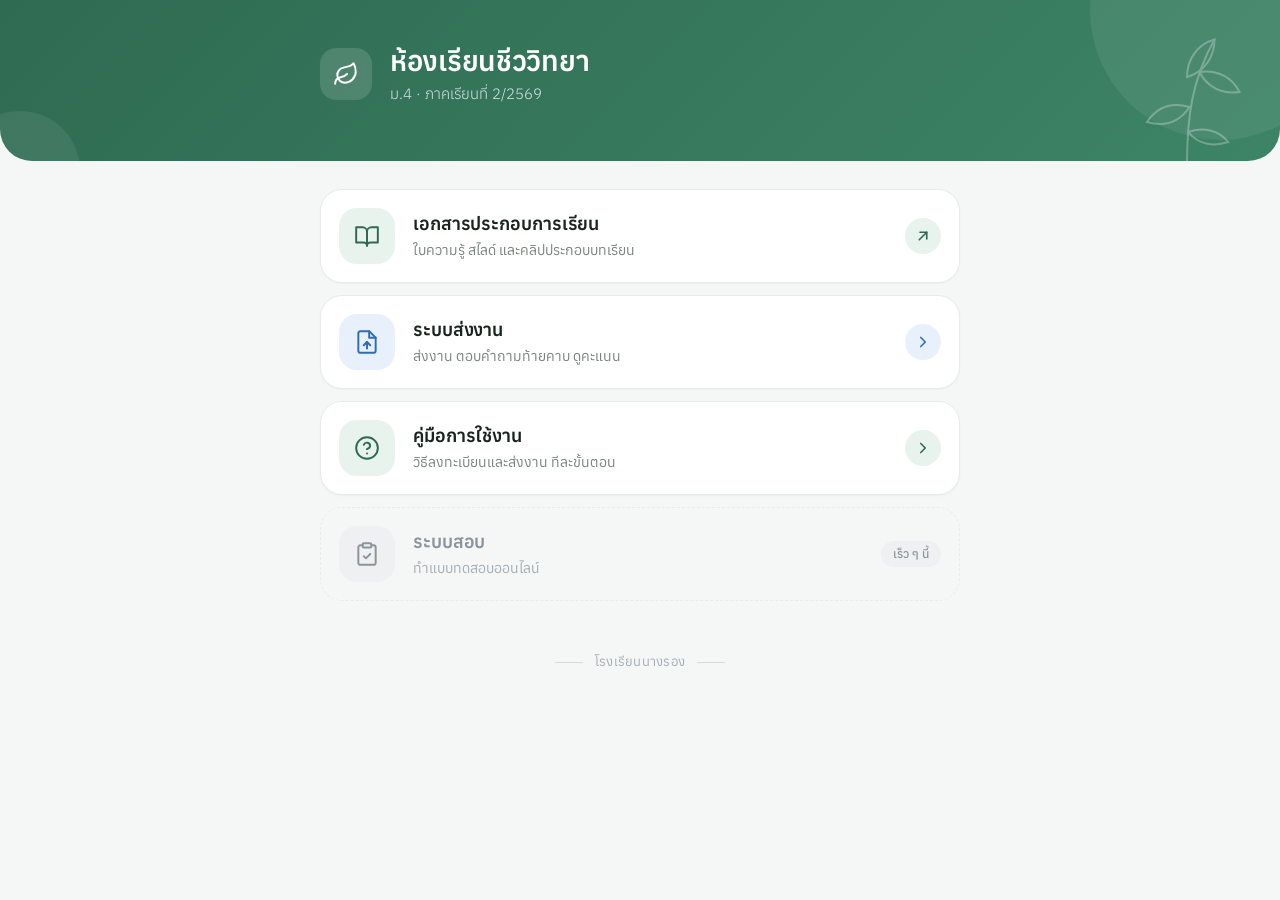
==== commit d3044d78: "Add files via upload" ====
--- a/index.html
+++ b/index.html
@@ -113,6 +113,7 @@
   { icon: 'book',   color: 'green', title: 'เอกสารประกอบการเรียน', desc: 'ใบความรู้ สไลด์ และคลิปประกอบบทเรียน',
     href: 'https://drive.google.com/drive/folders/1R1bPkcombRQYffNQXrdRec1xtFyFqQGI?usp=drive_link', ready: true },
   { icon: 'upload', color: 'blue',  title: 'ระบบส่งงาน', desc: 'ส่งงาน ตอบคำถามท้ายคาบ ดูคะแนน', href: 'submit/', ready: true },
+  { icon: 'help',   color: 'green', title: 'คู่มือการใช้งาน', desc: 'วิธีลงทะเบียนและส่งงาน ทีละขั้นตอน', href: 'guide/', ready: true },
   { icon: 'exam',   color: 'green', title: 'ระบบสอบ',   desc: 'ทำแบบทดสอบออนไลน์',            href: 'exam/',   ready: false },
 ];
 
@@ -120,6 +121,7 @@
   book:   '<path d="M2 4h6a4 4 0 0 1 4 4v13a3 3 0 0 0-3-3H2z"/><path d="M22 4h-6a4 4 0 0 0-4 4v13a3 3 0 0 1 3-3h7z"/>',
   upload: '<path d="M14 2H6a2 2 0 0 0-2 2v16a2 2 0 0 0 2 2h12a2 2 0 0 0 2-2V8z"/><path d="M14 2v6h6"/><path d="M12 18v-6"/><path d="m9 15 3-3 3 3"/>',
   exam:   '<rect x="8" y="2" width="8" height="4" rx="1"/><path d="M16 4h2a2 2 0 0 1 2 2v14a2 2 0 0 1-2 2H6a2 2 0 0 1-2-2V6a2 2 0 0 1 2-2h2"/><path d="m9 14 2 2 4-4"/>',
+  help:   '<circle cx="12" cy="12" r="10"/><path d="M9.1 9a3 3 0 0 1 5.8 1c0 2-3 3-3 3"/><path d="M12 17h.01"/>',
   next:   '<path d="m9 18 6-6-6-6"/>',
   out:    '<path d="M7 17 17 7"/><path d="M8 7h9v9"/>'
 };
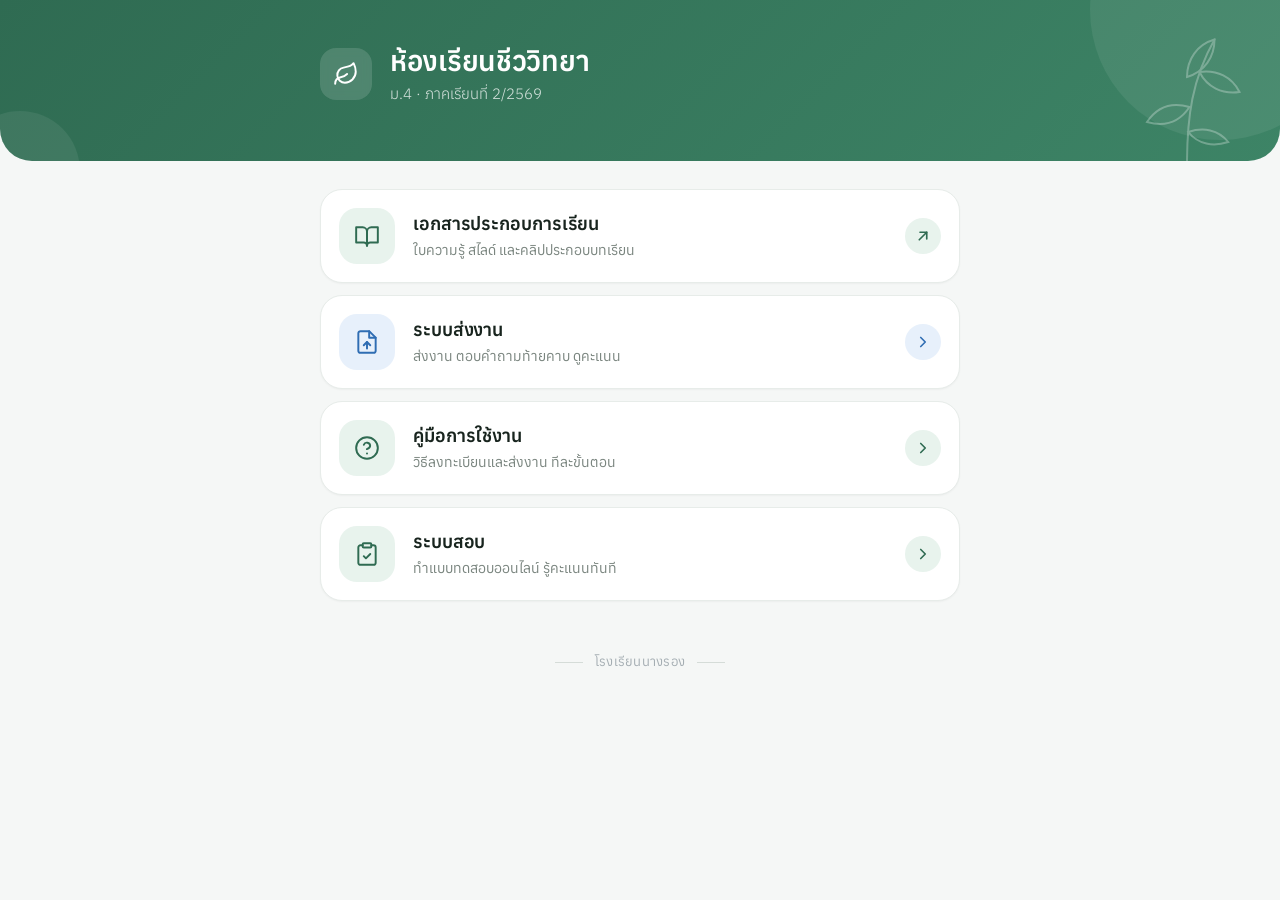
==== commit 4a45f84d: "Add files via upload" ====
--- a/index.html
+++ b/index.html
@@ -114,7 +114,7 @@
     href: 'https://drive.google.com/drive/folders/1R1bPkcombRQYffNQXrdRec1xtFyFqQGI?usp=drive_link', ready: true },
   { icon: 'upload', color: 'blue',  title: 'ระบบส่งงาน', desc: 'ส่งงาน ตอบคำถามท้ายคาบ ดูคะแนน', href: 'submit/', ready: true },
   { icon: 'help',   color: 'green', title: 'คู่มือการใช้งาน', desc: 'วิธีลงทะเบียนและส่งงาน ทีละขั้นตอน', href: 'guide/', ready: true },
-  { icon: 'exam',   color: 'green', title: 'ระบบสอบ',   desc: 'ทำแบบทดสอบออนไลน์',            href: 'exam/',   ready: false },
+  { icon: 'exam',   color: 'green', title: 'ระบบสอบ',   desc: 'ทำแบบทดสอบออนไลน์ รู้คะแนนทันที', href: 'exam/', ready: true },
 ];
 
 const ICONS = {
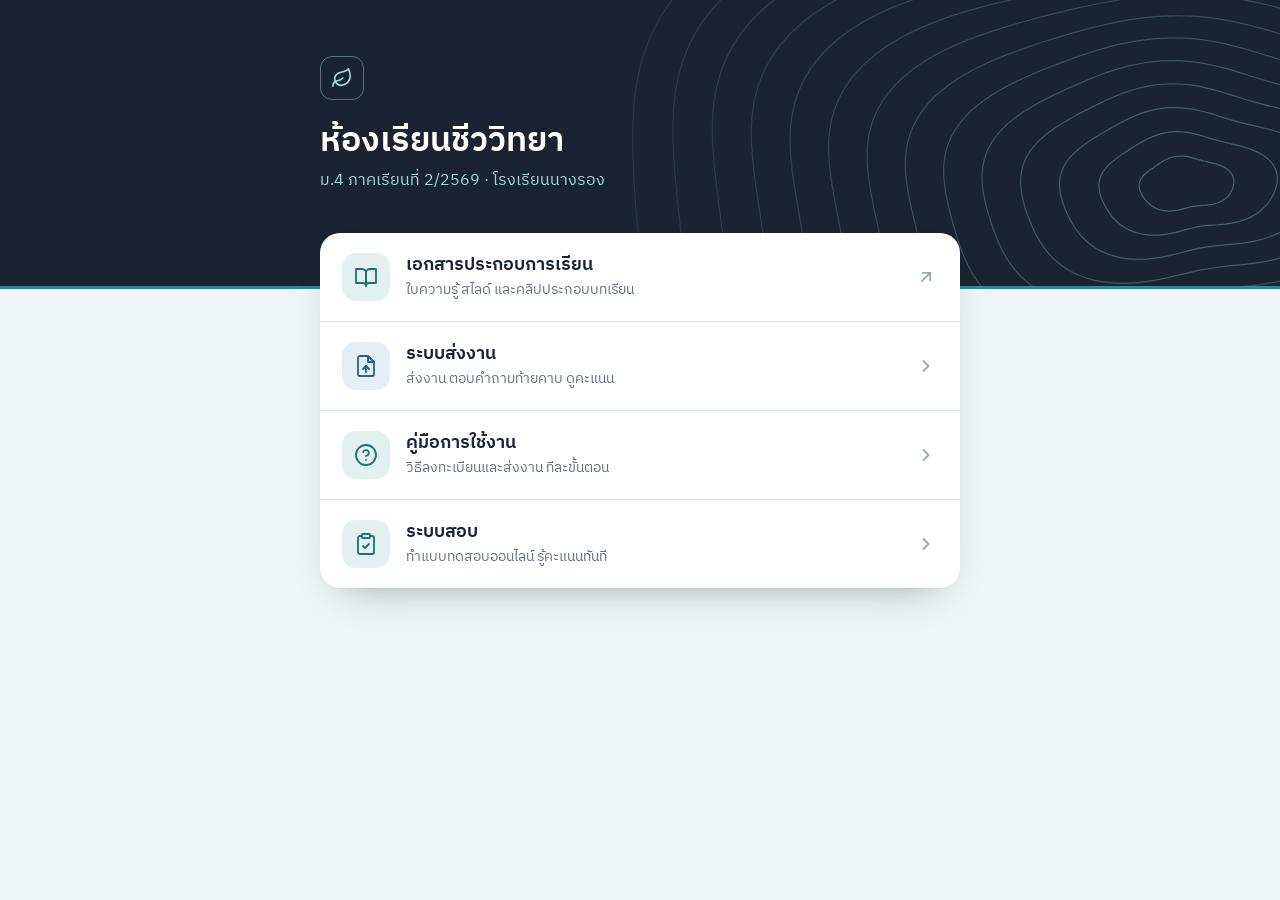
==== commit b012f701: "Add files via upload" ====
--- a/index.html
+++ b/index.html
@@ -3,107 +3,87 @@
 <head>
 <meta charset="utf-8">
 <meta name="viewport" content="width=device-width, initial-scale=1">
-<meta name="theme-color" content="#2f6b52">
+<meta name="theme-color" content="#1a2332">
 <title>ห้องเรียนชีววิทยา</title>
 <link rel="preconnect" href="https://fonts.googleapis.com">
-<link href="https://fonts.googleapis.com/css2?family=Anuphan:wght@300;400;500;600&display=swap" rel="stylesheet">
+<link href="https://fonts.googleapis.com/css2?family=IBM+Plex+Sans+Thai:wght@300;400;500;600;700&display=swap" rel="stylesheet">
 <style>
   :root{
-    --bg:#f5f7f6; --card:#ffffff; --ink:#18241e; --muted:#7a857f; --line:#e7ece9;
-    --green:#2f6b52; --green-2:#3d8466;
-    --g-soft:#e8f3ed; --g-ink:#2f6b52;
-    --b-soft:#e7f0fb; --b-ink:#2f6db3;
+    --bg:#eef5f4; --card:#ffffff; --ink:#1a2332; --muted:#647080; --line:#dae6e6;
+    --green:#1f6f70; --green-2:#2d8b8b;
+    --g-soft:#e2f1f0; --g-ink:#1f6f70;
+    --b-soft:#e5eef7; --b-ink:#2c5d8f;
     --s-soft:#eef0f2; --s-ink:#8a949b;
   }
   *{box-sizing:border-box;margin:0}
-  body{font-family:'Anuphan',system-ui,sans-serif;background:var(--bg);color:var(--ink);font-size:16px;line-height:1.55;-webkit-font-smoothing:antialiased;min-height:100vh}
+  body{font-family:'IBM Plex Sans Thai',system-ui,sans-serif;background:var(--bg);color:var(--ink);font-size:16px;line-height:1.55;-webkit-font-smoothing:antialiased;min-height:100vh}
   .wrap{max-width:680px;margin:0 auto;padding:0 20px}
 
   /* ---------- header ---------- */
-  header{position:relative;overflow:hidden;background:linear-gradient(135deg,var(--green) 0%,var(--green-2) 100%);color:#fff;
-         border-radius:0 0 32px 32px;padding:44px 0 56px}
-  header .wrap{position:relative;z-index:1;display:flex;align-items:center;gap:18px}
-  .mark{flex:none;width:52px;height:52px;border-radius:16px;background:rgba(255,255,255,.14);display:grid;place-items:center;backdrop-filter:blur(4px)}
-  .mark svg{width:26px;height:26px}
-  header h1{font-size:28px;font-weight:600;letter-spacing:-.01em;line-height:1.2}
-  header p{margin-top:4px;font-size:15px;opacity:.78;font-weight:300}
-  .blob{position:absolute;border-radius:50%;background:rgba(255,255,255,.07)}
-  .blob.a{width:260px;height:260px;right:-70px;top:-120px}
-  .blob.b{width:120px;height:120px;left:-40px;bottom:-70px}
-  .leaf{position:absolute;right:18px;bottom:-6px;width:150px;height:150px;opacity:.28}
+  header{position:relative;overflow:hidden;color:#fff;padding:56px 0 92px}
+  header .wrap{position:relative;z-index:1}
+  .mark{width:44px;height:44px;border-radius:12px;border:1px solid rgba(168,218,220,.45);display:grid;place-items:center;color:var(--seafoam,#a8dadc);margin-bottom:22px}
+  .mark svg{width:22px;height:22px}
+  header h1{font-size:34px;font-weight:700;line-height:1.15}
+  header p{margin-top:8px;font-size:16px;color:#a8dadc;font-weight:400}
 
-  /* ---------- menu ---------- */
-  main.wrap{padding-top:28px;padding-bottom:40px}
-  .menu{display:grid;gap:12px}
-  .item{display:flex;align-items:center;gap:18px;background:var(--card);border:1px solid var(--line);border-radius:22px;
-        padding:18px 18px 18px 18px;text-decoration:none;color:inherit;
-        box-shadow:0 1px 2px rgba(24,36,30,.04);transition:transform .18s ease,box-shadow .18s ease,border-color .18s}
-  a.item:hover{transform:translateY(-2px);box-shadow:0 10px 28px -12px rgba(24,36,30,.18);border-color:transparent}
-  a.item:active{transform:scale(.985)}
-  a.item:focus-visible{outline:2px solid var(--green);outline-offset:3px}
-  .icon{flex:none;width:56px;height:56px;border-radius:18px;display:grid;place-items:center}
-  .icon svg{width:26px;height:26px}
+  /* ---------- menu: แผ่นเดียว แบ่งแถวด้วยเส้น ---------- */
+  main.wrap{margin-top:-56px;padding-bottom:40px;position:relative;z-index:2}
+  .menu{background:var(--card);border-radius:20px;box-shadow:0 18px 40px -24px rgba(26,35,50,.45),0 1px 0 rgba(26,35,50,.04);overflow:hidden}
+  .item{display:flex;align-items:center;gap:16px;padding:20px 22px;text-decoration:none;color:inherit;transition:background .15s}
+  .item + .item{border-top:1px solid var(--line)}
+  a.item:hover{background:#f4faf9}
+  a.item:active{background:#e8f3f2}
+  a.item:focus-visible{outline:2px solid var(--green-2);outline-offset:-4px;border-radius:16px}
+  .icon{flex:none;width:48px;height:48px;border-radius:14px;display:grid;place-items:center}
+  .icon svg{width:24px;height:24px}
   .text{min-width:0;flex:1}
-  .text h2{font-size:18px;font-weight:600;letter-spacing:-.005em}
-  .text p{font-size:14px;color:var(--muted);margin-top:2px;font-weight:400}
+  .text h2{font-size:18px;font-weight:600;line-height:1.35}
+  .text p{font-size:14px;color:var(--muted);margin-top:2px}
   .nw{white-space:nowrap}
-  .go{flex:none;width:36px;height:36px;border-radius:50%;display:grid;place-items:center;transition:transform .18s}
-  .go svg{width:18px;height:18px}
-  a.item:hover .go{transform:translateX(2px)}
+  .go{flex:none;width:24px;height:24px;display:grid;place-items:center;color:#9aa8b2;transition:transform .15s,color .15s}
+  .go svg{width:20px;height:20px}
+  a.item:hover .go{transform:translateX(3px);color:var(--green)}
 
-  .green .icon,.green .go{background:var(--g-soft);color:var(--g-ink)}
-  .blue  .icon,.blue  .go{background:var(--b-soft);color:var(--b-ink)}
-  .item.soon{background:transparent;box-shadow:none;border-style:dashed}
+  .green .icon{background:var(--g-soft);color:var(--g-ink)}
+  .blue  .icon{background:var(--b-soft);color:var(--b-ink)}
   .item.soon .icon{background:var(--s-soft);color:var(--s-ink)}
   .item.soon h2{color:var(--s-ink)}
   .item.soon p{color:#a5aeb3}
   .tag{flex:none;font-size:12px;font-weight:500;color:var(--s-ink);background:var(--s-soft);padding:4px 12px;border-radius:999px}
 
-  footer{text-align:center;color:#a5aeb3;font-size:13px;padding:8px 0 36px;letter-spacing:.02em}
-  footer span{display:inline-flex;align-items:center;gap:12px}
-  footer span::before,footer span::after{content:"";width:28px;height:1px;background:#d5dcd8}
+  footer{text-align:center;color:#8795a0;font-size:13px;padding:4px 0 36px}
 
   @media (max-width:420px){
-    header{padding:36px 0 50px;border-radius:0 0 26px 26px}
-    header h1{font-size:24px}
-    .mark{width:46px;height:46px;border-radius:14px}
-    .item{gap:14px;padding:16px}
-    .icon{width:50px;height:50px;border-radius:16px}
+    header{padding:40px 0 84px}
+    header h1{font-size:28px}
+    .mark{margin-bottom:18px}
+    .item{gap:14px;padding:18px 16px}
+    .icon{width:44px;height:44px;border-radius:12px}
     .text h2{font-size:17px}
-    .leaf{width:110px;height:110px;right:-8px;opacity:.2}
-    .go{width:32px;height:32px}
   }
   @media (prefers-reduced-motion:reduce){*{transition:none!important}}
 </style>
+<link rel="stylesheet" href="theme.css">
 </head>
 <body>
 <header>
-  <span class="blob a"></span><span class="blob b"></span>
-  <svg class="leaf" viewBox="0 0 120 120" fill="none" stroke="#fff" stroke-width="1.6" stroke-linecap="round" aria-hidden="true">
-    <path d="M60 118C60 80 64 50 82 18"/>
-    <path d="M82 18c-14 4-22 16-22 30 14-4 22-16 22-30z"/>
-    <path d="M70 44c14-2 26 4 32 16-14 2-26-4-32-16z"/>
-    <path d="M62 72c-14-4-26 0-34 12 14 4 26 0 34-12z"/>
-    <path d="M61 92c12-4 24-2 32 8-12 4-24 2-32-8z"/>
-  </svg>
   <div class="wrap">
     <div class="mark">
-      <svg viewBox="0 0 24 24" fill="none" stroke="#fff" stroke-width="1.8" stroke-linecap="round" stroke-linejoin="round" aria-hidden="true">
+      <svg viewBox="0 0 24 24" fill="none" stroke="currentColor" stroke-width="1.8" stroke-linecap="round" stroke-linejoin="round" aria-hidden="true">
         <path d="M11 20A7 7 0 0 1 9.8 6.1C15.5 5 17 4.48 19 2c1 2 2 4.18 2 8 0 5.5-4.78 10-10 10z"/>
         <path d="M2 21c0-3 1.85-5.36 5.08-6C9.5 14.52 12 13 13 12"/>
       </svg>
     </div>
-    <div>
-      <h1>ห้องเรียนชีววิทยา</h1>
-      <p>ม.4 · ภาคเรียนที่ 2/2569</p>
-    </div>
+    <h1>ห้องเรียนชีววิทยา</h1>
+    <p>ม.4 ภาคเรียนที่ 2/2569 · โรงเรียนนางรอง</p>
   </div>
 </header>
 
 <main class="wrap">
   <nav id="menu" class="menu" aria-label="เมนูหลัก"></nav>
 </main>
-<footer><span>โรงเรียนนางรอง</span></footer>
+
 
 <script>
 /* ===== เมนู: เพิ่ม/แก้ไขที่นี่ =====
--- a/theme.css
+++ b/theme.css
@@ -0,0 +1,32 @@
+/* ===== Ocean Depths — ใช้ร่วมกันทุกหน้า =====
+   navy  #1a2332  พื้นหัวเว็บ
+   teal  #1f6f70  ปุ่ม/ลิงก์ (เข้มพอสำหรับตัวหนังสือ)   #2d8b8b เน้น
+   seafoam #a8dadc เส้นและรายละเอียดบนพื้นเข้ม
+   cream #eef5f4  พื้นหลังหน้า                                   */
+:root{--navy:#1a2332;--navy-2:#22304a;--teal:#1f6f70;--teal-2:#2d8b8b;--seafoam:#a8dadc;--cream:#eef5f4}
+
+body{font-feature-settings:"kern"}
+h1,h2,h3{letter-spacing:0}
+
+/* หัวเว็บ: น้ำลึก + เส้นชั้นความลึก */
+header{
+  background:var(--navy) url(depth.svg) no-repeat right -120px center/auto 150% !important;
+  border-radius:0 !important;
+  border-bottom:3px solid var(--teal-2);
+}
+header::before,header::after,header .blob,header .leaf{display:none !important}
+header h1{font-weight:600}
+header .home{color:var(--seafoam) !important;opacity:1 !important}
+header .home:hover{color:#fff !important}
+
+/* หน้าครู: แถบบน */
+.top{background:var(--navy) url(depth.svg) no-repeat right -80px center/auto 260% !important;border-bottom:3px solid var(--teal-2)}
+
+/* โฟกัสคีย์บอร์ดให้เห็นชัด */
+a:focus-visible,button:focus-visible,input:focus-visible,select:focus-visible,textarea:focus-visible{outline:2px solid var(--teal-2);outline-offset:2px}
+
+::selection{background:var(--seafoam);color:var(--navy)}
+
+@media (max-width:520px){
+  header{background-position:right -260px center !important;background-size:auto 130% !important}
+}
